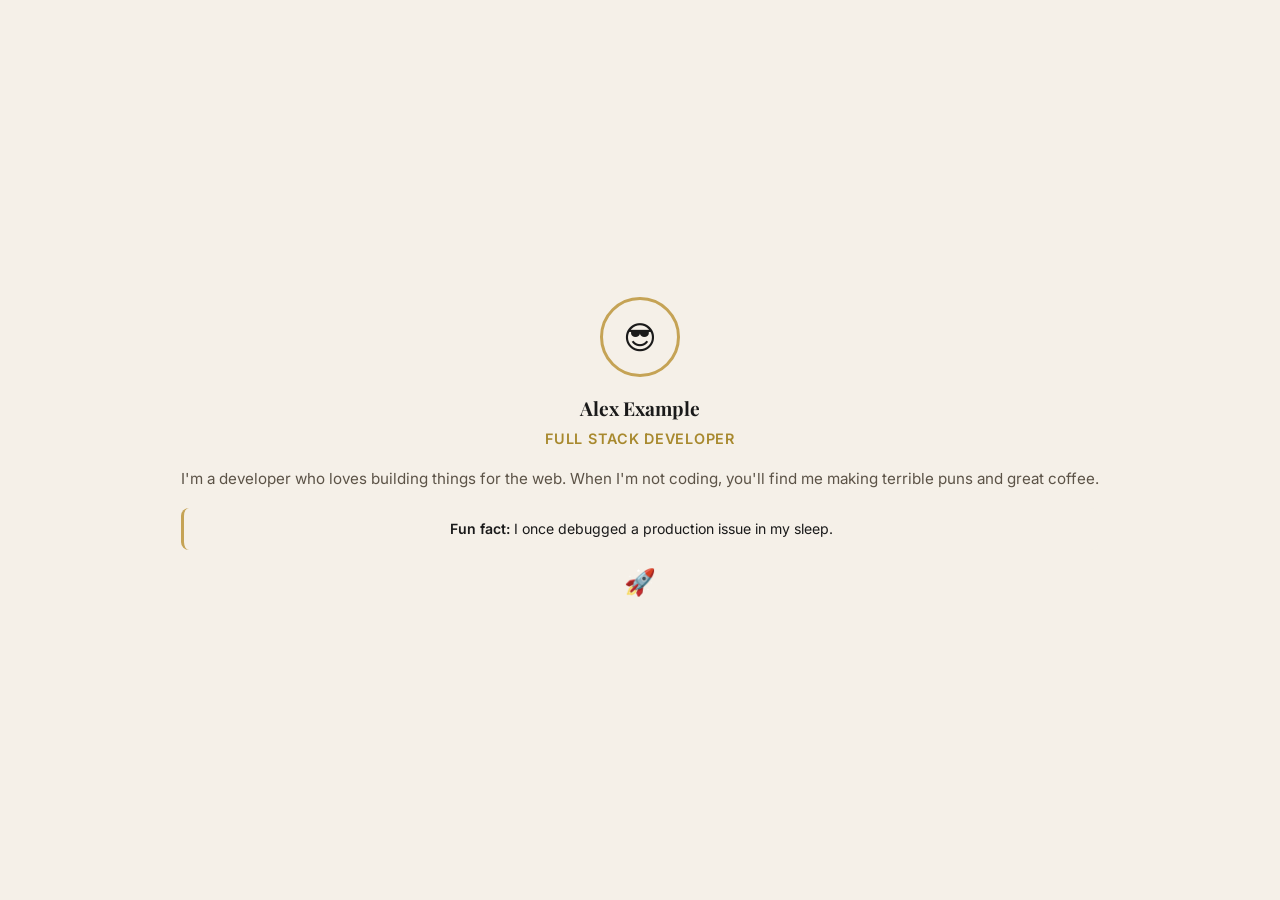
==== members/example.html @ 7ea717b8 "edit ui" ====
<!DOCTYPE html>
<html lang="en">
<head>
  <meta charset="UTF-8" />
  <meta name="viewport" content="width=device-width, initial-scale=1.0" />
  <!--
    =====================================================
    HOW TO USE THIS TEMPLATE
    =====================================================
    1. Copy this file and rename it to members/yourname.html
       (use your actual first name, lowercase, no spaces)
       e.g.  members/sarah.html  or  members/marcus.html

    2. Fill in ALL the fields marked with  ← CHANGE THIS

    3. Save your file, then open index.html in the browser
       to see how it looks in the team grid.

    4. When you're happy with it, push your branch and
       open a Pull Request!
    =====================================================
  -->
  <title>Example Member — Team Profile</title>
  <link rel="stylesheet" href="../styles.css" />
  <style>
    /* Keep the card centred when viewed standalone */
    body {
      display: flex;
      justify-content: center;
      align-items: center;
      min-height: 100vh;
      background: #f5f0e8;
    }
  </style>
</head>
<body>

  <div class="member-card">

    <!-- Your emoji avatar — pick any emoji that represents you! -->
    <div class="member-avatar">😎</div>  <!-- ← CHANGE THIS -->

    <!-- Your full name -->
    <div class="member-name">Alex Example</div>  <!-- ← CHANGE THIS -->

    <!-- Your role, title, or how you'd describe yourself -->
    <div class="member-role">Full Stack Developer</div>  <!-- ← CHANGE THIS -->

    <!-- 2–3 sentences about yourself -->
    <div class="member-bio">
      I'm a developer who loves building things for the web. When I'm not coding,
      you'll find me making terrible puns and great coffee.  <!-- ← CHANGE THIS -->
    </div>

    <!-- One fun/surprising fact about you -->
    <div class="fun-fact">
      <span>Fun fact:</span> I once debugged a production issue in my sleep.  <!-- ← CHANGE THIS -->
    </div>

    <!-- Your single favourite emoji -->
    <div class="fav-emoji">🚀</div>  <!-- ← CHANGE THIS -->

  </div>

</body>
</html>
---- styles.css ----
/* =============================================
   Git It Together — Team Profile Styles
   Theme: Git It Good Innit — Kingsman Gold
   ============================================= */

@import url('https://fonts.googleapis.com/css2?family=Playfair+Display:wght@400;700&family=Inter:wght@400;500;600&display=swap');

*, *::before, *::after {
  box-sizing: border-box;
  margin: 0;
  padding: 0;
}

:root {
  --primary: #c5a355;
  --primary-light: #f5f0e8;
  --text: #1a1a1a;
  --text-muted: #5c5347;
  --bg: #f5f0e8;
  --card-bg: #fffdf8;
  --border: #d4c9b5;
  --radius: 16px;
  --navy: #1a2744;
  --navy-deep: #0f1a2e;
  --gold-light: #d4b96e;
  --gold-dark: #a8892e;
}

body {
  font-family: 'Inter', 'Segoe UI', system-ui, sans-serif;
  background: var(--bg);
  color: var(--text);
  line-height: 1.6;
  min-height: 100vh;
}

/* Header */
header {
  background: linear-gradient(135deg, var(--navy-deep) 0%, var(--navy) 50%, #253658 100%);
  color: white;
  text-align: center;
  padding: 3.5rem 2rem 2.5rem;
  border-bottom: 3px solid var(--primary);
  position: relative;
}

header::before {
  content: '';
  position: absolute;
  top: 0;
  left: 0;
  right: 0;
  bottom: 0;
  background: radial-gradient(ellipse at center, rgba(197, 163, 85, 0.08) 0%, transparent 70%);
  pointer-events: none;
}

header h1 {
  font-family: 'Playfair Display', serif;
  font-size: 2.4rem;
  margin-bottom: 0.5rem;
  position: relative;
}

header p {
  color: var(--gold-light);
  font-size: 1.1rem;
  letter-spacing: 1px;
  position: relative;
}

/* Main grid */
main {
  max-width: 1200px;
  margin: 0 auto;
  padding: 3rem 2rem;
}

main h2 {
  font-family: 'Playfair Display', serif;
  font-size: 1.5rem;
  color: var(--navy);
  margin-bottom: 2rem;
  text-align: center;
}

/* Team grid */
.team-grid {
  display: grid;
  grid-template-columns: repeat(auto-fill, minmax(280px, 1fr));
  gap: 1.5rem;
}

/* Each member is loaded in an iframe — the iframe IS the card */
.member-frame {
  border: 1px solid var(--border);
  border-radius: var(--radius);
  width: 100%;
  height: 380px;
  display: block;
  background: var(--card-bg);
  border-top: 3px solid var(--primary);
  transition: box-shadow 0.25s, transform 0.25s;
}

.member-frame:hover {
  box-shadow: 0 12px 32px rgba(26, 39, 68, 0.12);
  transform: translateY(-3px);
}

/* Member card — rendered inside each memberN.html */
.member-card {
  padding: 2rem 1.5rem;
  text-align: center;
}

.member-avatar {
  width: 80px;
  height: 80px;
  border-radius: 50%;
  background: var(--primary-light);
  display: flex;
  align-items: center;
  justify-content: center;
  font-size: 2rem;
  margin: 0 auto 1rem;
  border: 3px solid var(--primary);
}

.member-name {
  font-family: 'Playfair Display', serif;
  font-size: 1.2rem;
  font-weight: 700;
  color: var(--text);
  margin-bottom: 0.2rem;
}

.member-role {
  font-size: 0.9rem;
  color: var(--gold-dark);
  font-weight: 600;
  margin-bottom: 1rem;
  text-transform: uppercase;
  letter-spacing: 0.05em;
}

.member-bio {
  font-size: 0.95rem;
  color: var(--text-muted);
  margin-bottom: 1rem;
  line-height: 1.7;
}

.fun-fact {
  background: var(--primary-light);
  border-radius: 8px;
  padding: 0.6rem 1rem;
  font-size: 0.88rem;
  color: var(--text);
  margin-bottom: 0.75rem;
  border-left: 3px solid var(--primary);
}

.fun-fact span {
  font-weight: 600;
}

.fav-emoji {
  font-size: 1.6rem;
  margin-top: 0.5rem;
}

/* Footer */
footer {
  text-align: center;
  padding: 2rem;
  color: var(--gold-light);
  font-size: 0.9rem;
  border-top: 2px solid var(--primary);
  margin-top: 2rem;
  background: var(--navy-deep);
}

/* Responsive */
@media (max-width: 600px) {
  header h1 {
    font-size: 1.8rem;
  }

  .team-grid {
    grid-template-columns: 1fr;
  }
}
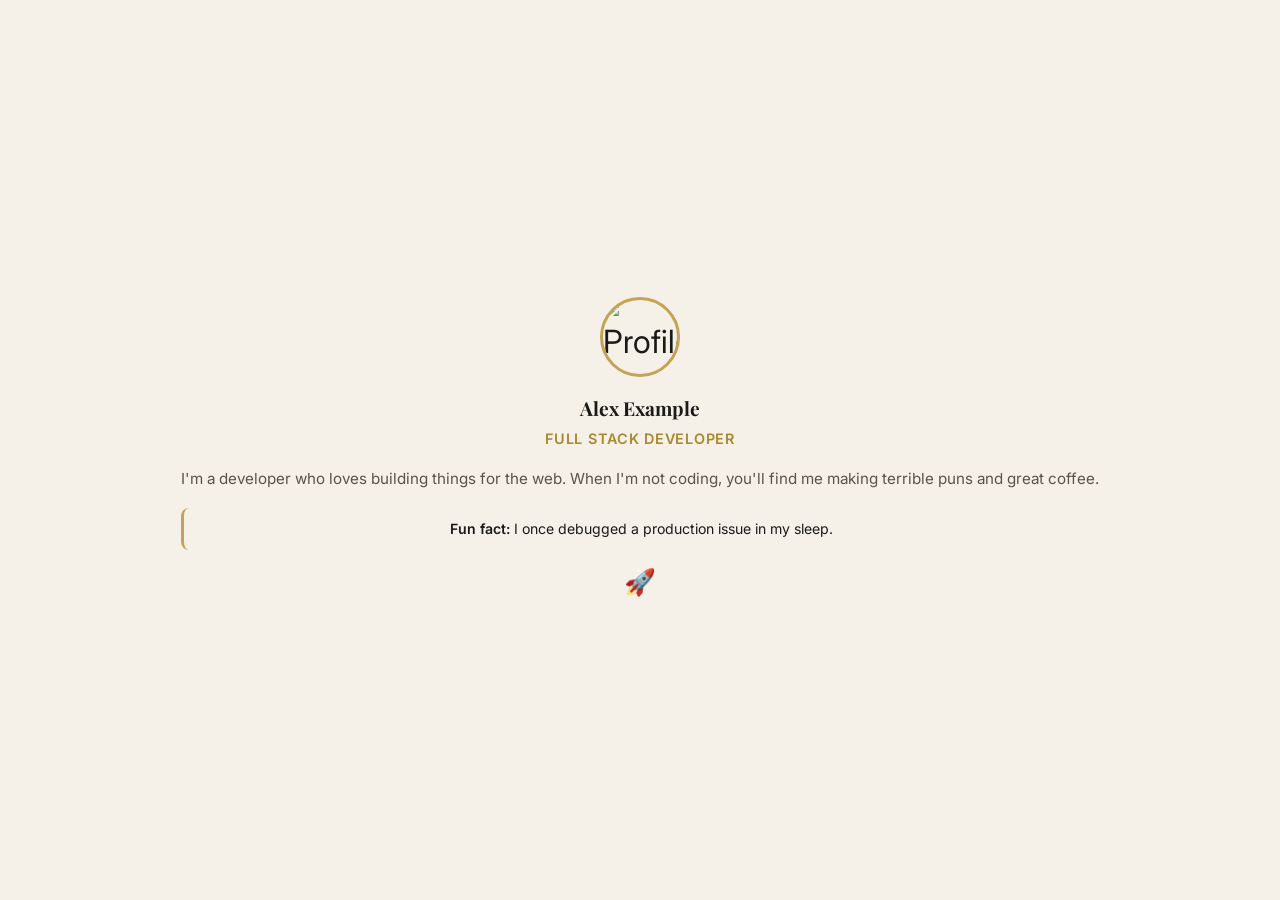
==== commit 900049ca: "Move profile pictures to profile/ folder, separate from web assets Co-Authored-By: Claude Opus 4.6 <" ====
--- a/members/example.html
+++ b/members/example.html
@@ -37,8 +37,8 @@
 
   <div class="member-card">
 
-    <!-- Your emoji avatar — pick any emoji that represents you! -->
-    <div class="member-avatar">😎</div>  <!-- ← CHANGE THIS -->
+    <!-- Your profile picture — replace profile/memberN.png with your own photo! -->
+    <img src="../profile/memberN.png" alt="Profile picture" class="member-avatar" />  <!-- ← CHANGE THIS -->
 
     <!-- Your full name -->
     <div class="member-name">Alex Example</div>  <!-- ← CHANGE THIS -->
